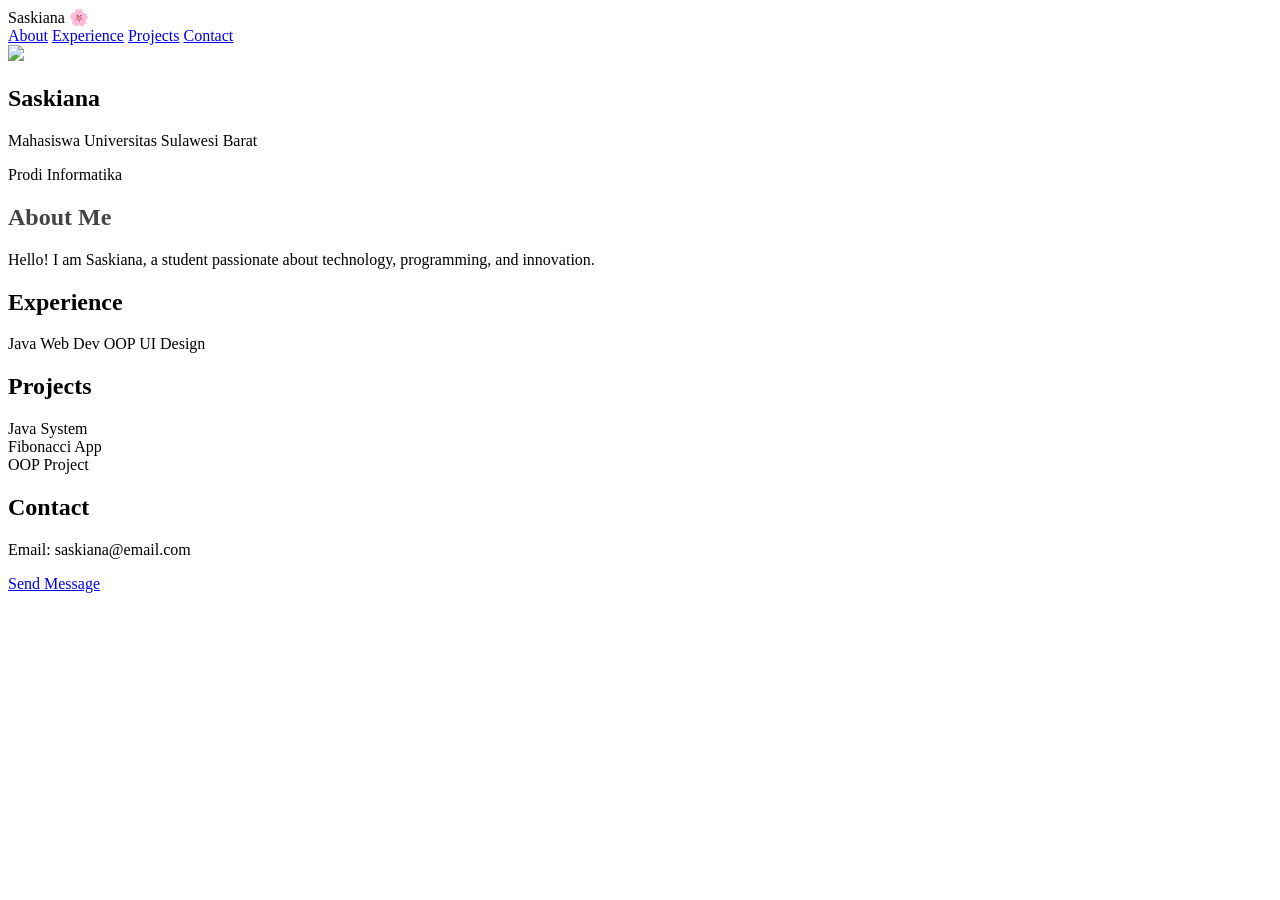
==== index.html @ d706c0a7 "Update index.html" ====
<!DOCTYPE html>
<html lang="id">
<head>
<meta charset="UTF-8">
<meta name="viewport" content="width=device-width, initial-scale=1.0">
<title>Portfolio Saskiana</title>

<link href="https://fonts.googleapis.com/css2?family=Poppins:wght@300;500;700&family=Pacifico&display=swap" rel="stylesheet">
<link rel="stylesheet" href="style.css">

</head>

<body>

<nav>
    <div class="logo">Saskiana   🌸</div>
    <div class="menu">
        <a href="#">About</a>
        <a href="#">Experience</a>
        <a href="#">Projects</a>
        <a href="#">Contact</a>
    </div>
</nav>

<section class="hero">
    <img src="fotoku.jpg">
    <h1>Saskiana</h1>
    <p>Mahasiswa Universitas Sulawesi Barat</p>
    <p>Prodi Informatika</p>
</section>

<div class="container">

<div class="card">
    <h2 style="color: #444;">About Me</h2>
    <p>Hello! I am Saskiana, a student passionate about technology, programming, and innovation.</p>
</div>

<div class="card">
    <h2>Experience</h2>
    <div class="exp">
        <span>Java</span>
        <span>Web Dev</span>
        <span>OOP</span>
        <span>UI Design</span>
    </div>
</div>

<div class="card">
    <h2>Projects</h2>
    <div class="project">
        <div>Java System</div>
        <div>Fibonacci App</div>
        <div>OOP Project</div>
    </div>
</div>

<div class="card">
    <h2>Contact</h2>
    <p>Email: saskiana@email.com</p>
    <a href="#" class="btn">Send Message</a>
</div>

</div>

</body>
</html>
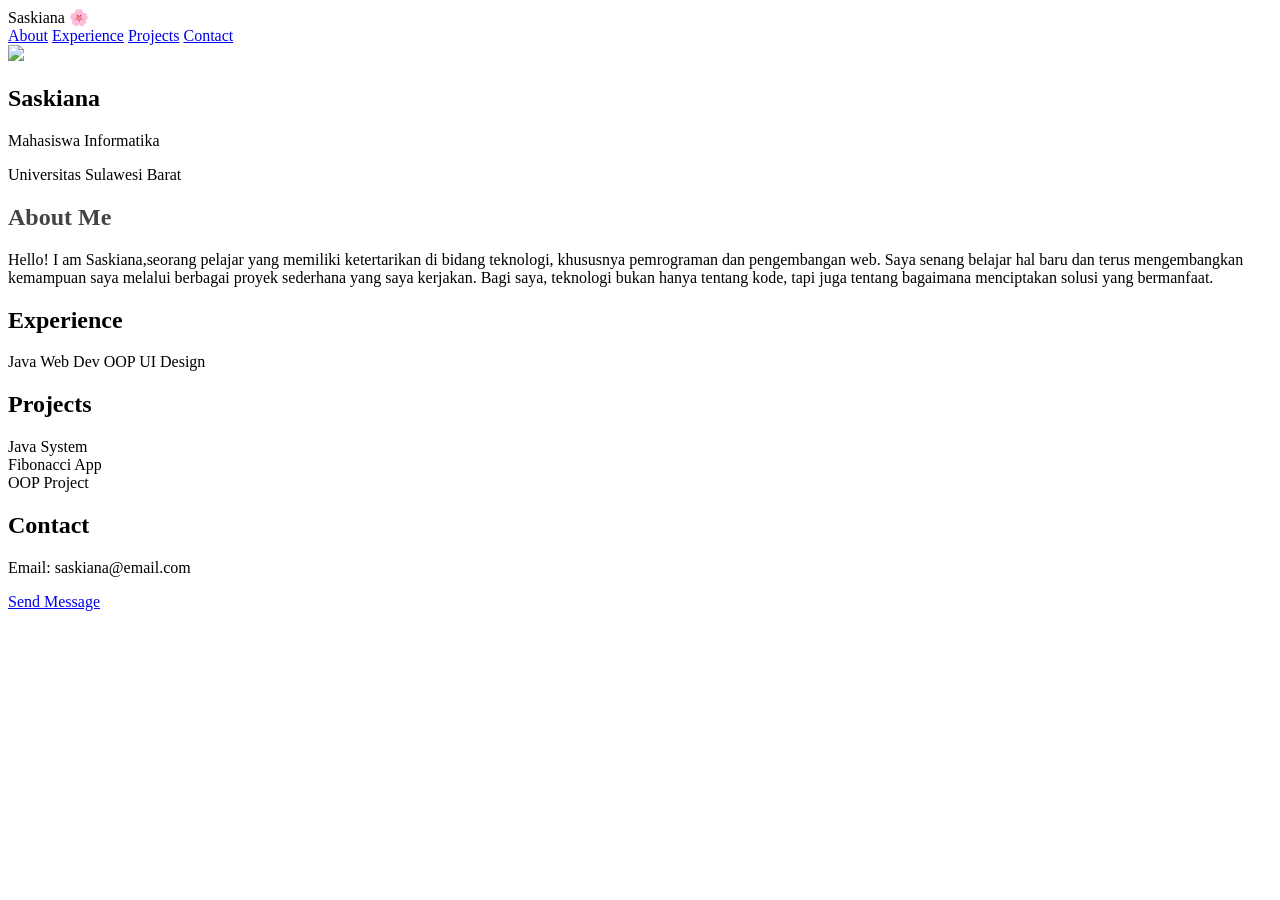
==== commit 8ffd2f9f: "Update index.html" ====
--- a/index.html
+++ b/index.html
@@ -25,15 +25,15 @@
 <section class="hero">
     <img src="fotoku.jpg">
     <h1>Saskiana</h1>
-    <p>Mahasiswa Universitas Sulawesi Barat</p>
-    <p>Prodi Informatika</p>
+    <p>Mahasiswa Informatika</p>
+    <p>Universitas Sulawesi Barat</p>
 </section>
 
 <div class="container">
 
 <div class="card">
     <h2 style="color: #444;">About Me</h2>
-    <p>Hello! I am Saskiana, a student passionate about technology, programming, and innovation.</p>
+    <p>Hello! I am Saskiana,seorang pelajar yang memiliki ketertarikan di bidang teknologi, khususnya pemrograman dan pengembangan web. Saya senang belajar hal baru dan terus mengembangkan kemampuan saya melalui berbagai proyek sederhana yang saya kerjakan. Bagi saya, teknologi bukan hanya tentang kode, tapi juga tentang bagaimana menciptakan solusi yang bermanfaat.</p>
 </div>
 
 <div class="card">
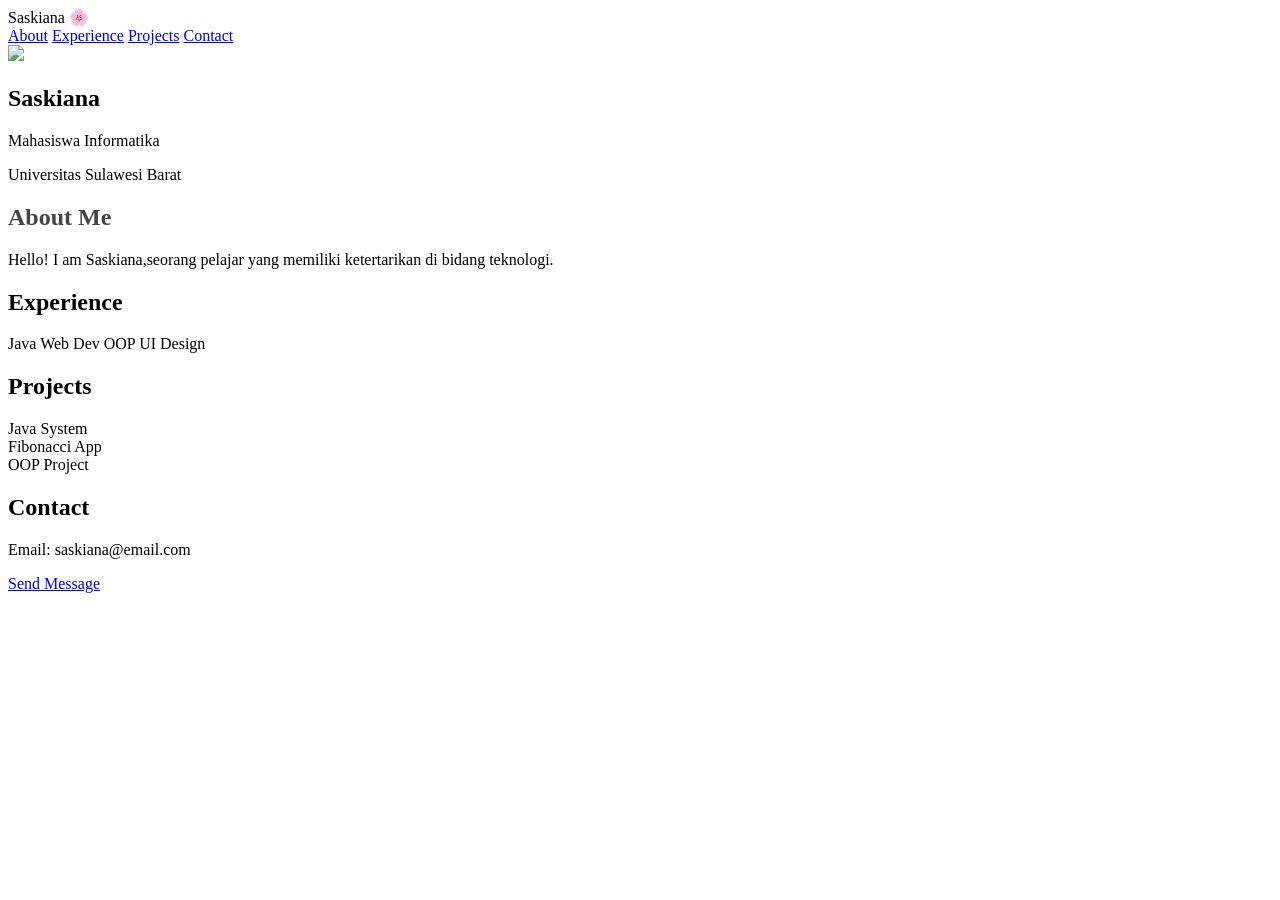
==== commit 20893d4f: "index.html" ====
--- a/index.html
+++ b/index.html
@@ -33,7 +33,7 @@
 
 <div class="card">
     <h2 style="color: #444;">About Me</h2>
-    <p>Hello! I am Saskiana,seorang pelajar yang memiliki ketertarikan di bidang teknologi, khususnya pemrograman dan pengembangan web. Saya senang belajar hal baru dan terus mengembangkan kemampuan saya melalui berbagai proyek sederhana yang saya kerjakan. Bagi saya, teknologi bukan hanya tentang kode, tapi juga tentang bagaimana menciptakan solusi yang bermanfaat.</p>
+    <p>Hello! I am Saskiana,seorang pelajar yang memiliki ketertarikan di bidang teknologi.</p>
 </div>
 
 <div class="card">
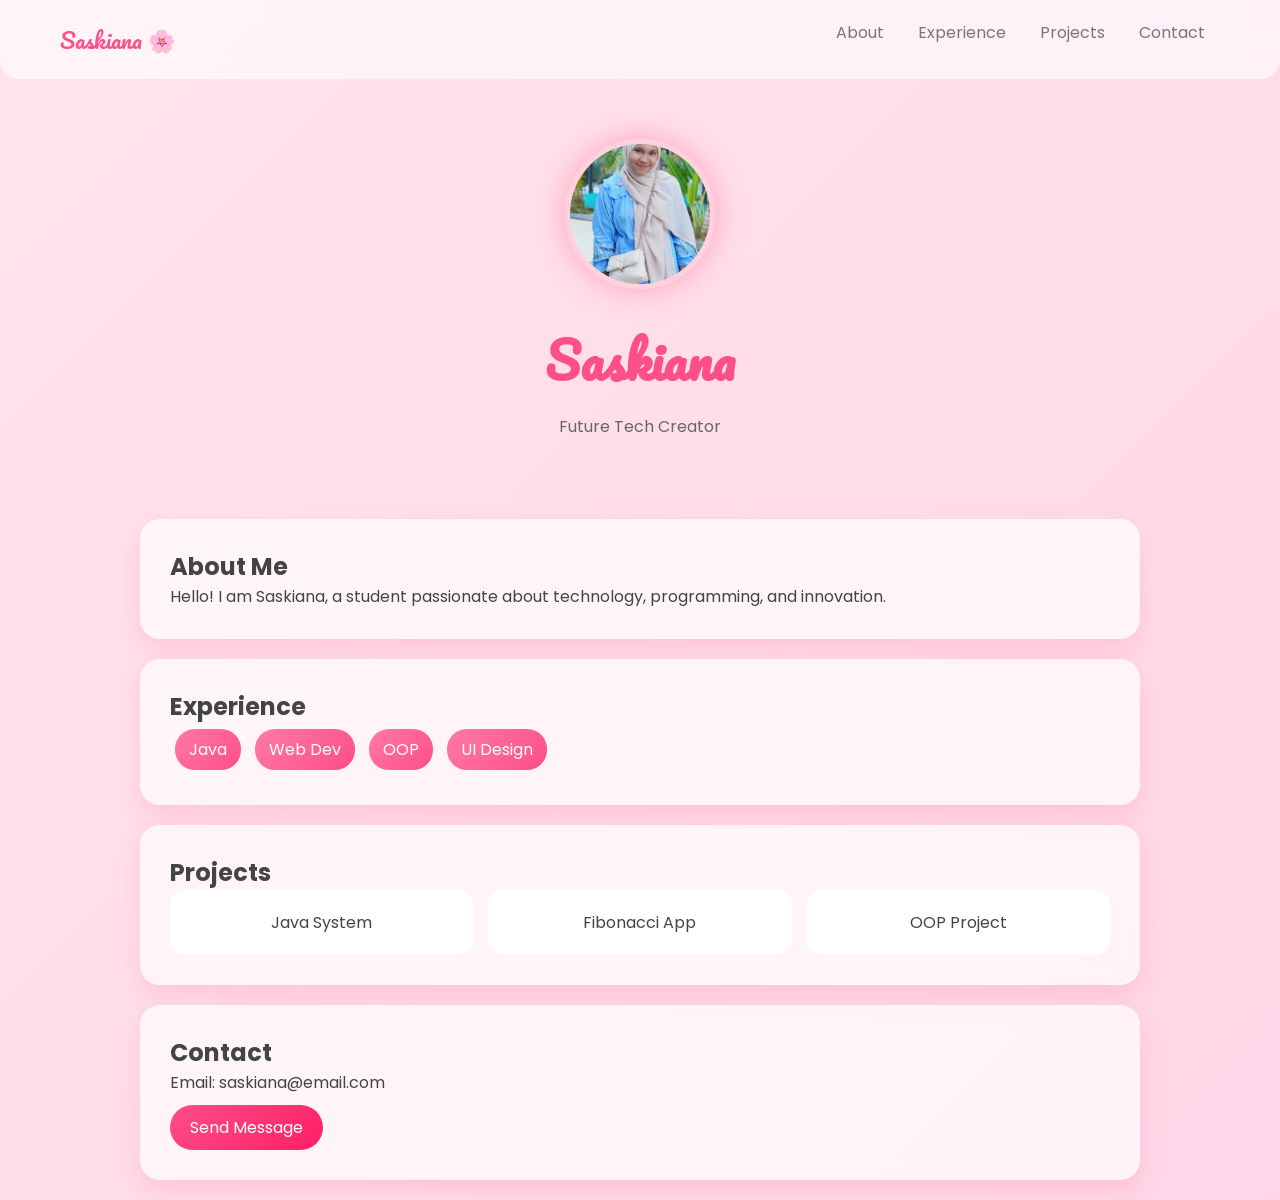
==== commit fcc99cac: "first commit" ====
--- a/index.html
+++ b/index.html
@@ -25,15 +25,14 @@
 <section class="hero">
     <img src="fotoku.jpg">
     <h1>Saskiana</h1>
-    <p>Mahasiswa Informatika</p>
-    <p>Universitas Sulawesi Barat</p>
+    <p>Future Tech Creator</p>
 </section>
 
 <div class="container">
 
 <div class="card">
     <h2 style="color: #444;">About Me</h2>
-    <p>Hello! I am Saskiana,seorang pelajar yang memiliki ketertarikan di bidang teknologi.</p>
+    <p>Hello! I am Saskiana, a student passionate about technology, programming, and innovation.</p>
 </div>
 
 <div class="card">
@@ -64,4 +63,4 @@
 </div>
 
 </body>
-</html>
+</html>
--- a/style.css
+++ b/style.css
@@ -0,0 +1,165 @@
+
+*{
+    margin:0;
+    padding:0;
+    box-sizing:border-box;
+    font-family:'Poppins',sans-serif;
+}
+
+body{
+    background: linear-gradient(135deg,#ffe4ec,#ffd6e7);
+    color:#444;
+}
+
+/* NAVBAR */
+nav{
+    display:flex;
+    justify-content:space-between;
+    padding:20px 60px;
+    background: rgba(255,255,255,0.6);
+    backdrop-filter: blur(10px);
+    border-radius: 0 0 20px 20px;
+}
+
+.logo{
+    font-family:'Pacifico',cursive;
+    color:#ff4f8b;
+    font-size:22px;
+}
+
+.menu a{
+    margin:0 15px;
+    text-decoration:none;
+    color:#777;
+    position:relative;
+    transition:0.3s;
+}
+
+.menu a::after{
+    content:'';
+    position:absolute;
+    bottom:-5px;
+    left:0;
+    width:0%;
+    height:2px;
+    background:#ff4f8b;
+    transition:0.3s;
+}
+
+.menu a:hover{
+    color:#ff4f8b;
+}
+
+.menu a:hover::after{
+    width:100%;
+}
+
+/* HERO */
+.hero{
+    text-align:center;
+    padding:60px 20px;
+}
+
+.hero img{
+    width:150px;
+    height:150px;
+    border-radius:50%;
+    object-fit:cover;
+    border:5px solid #ffd1dc;
+    box-shadow:0 0 30px rgba(255,100,150,0.5);
+    animation: float 3s ease-in-out infinite;
+}
+
+@keyframes float{
+    0%{transform:translateY(0);}
+    50%{transform:translateY(-10px);}
+    100%{transform:translateY(0);}
+}
+
+.hero h1{
+    font-family:'Pacifico',cursive;
+    font-size:50px;
+    color:#ff4f8b;
+    margin-top:20px;
+}
+
+.hero p{
+    margin-top:10px;
+    color:#666;
+}
+
+/* CONTAINER */
+.container{
+    width:90%;
+    max-width:1000px;
+    margin:auto;
+}
+
+/* CARD */
+.card{
+    background: rgba(255,255,255,0.7);
+    backdrop-filter: blur(10px);
+    border-radius:20px;
+    padding:30px;
+    margin:20px 0;
+    box-shadow:0 10px 25px rgba(255,105,135,0.2);
+    transition:0.3s;
+}
+
+.card:hover{
+    transform:translateY(-5px);
+    box-shadow:0 20px 40px rgba(255,105,135,0.3);
+}
+
+/* EXPERIENCE */
+.exp span{
+    display:inline-block;
+    padding:8px 14px;
+    margin:5px;
+    border-radius:20px;
+    background:linear-gradient(135deg,#ff7aa8,#ff4d88);
+    color:white;
+    transition:0.3s;
+}
+
+.exp span:hover{
+    transform:scale(1.1);
+}
+
+/* PROJECT */
+.project{
+    display:flex;
+    justify-content:space-between;
+    gap:15px;
+    flex-wrap:wrap;
+}
+
+.project div{
+    flex:1;
+    min-width:200px;
+    padding:20px;
+    border-radius:15px;
+    background:#fff;
+    text-align:center;
+    transition:0.3s;
+}
+
+.project div:hover{
+    transform:translateY(-5px);
+}
+
+/* BUTTON */
+.btn{
+    display:inline-block;
+    padding:10px 20px;
+    border-radius:25px;
+    background:linear-gradient(135deg,#ff4d88,#ff1f66);
+    color:white;
+    text-decoration:none;
+    margin-top:10px;
+}
+
+.btn:hover{
+    opacity:0.9;
+}
+
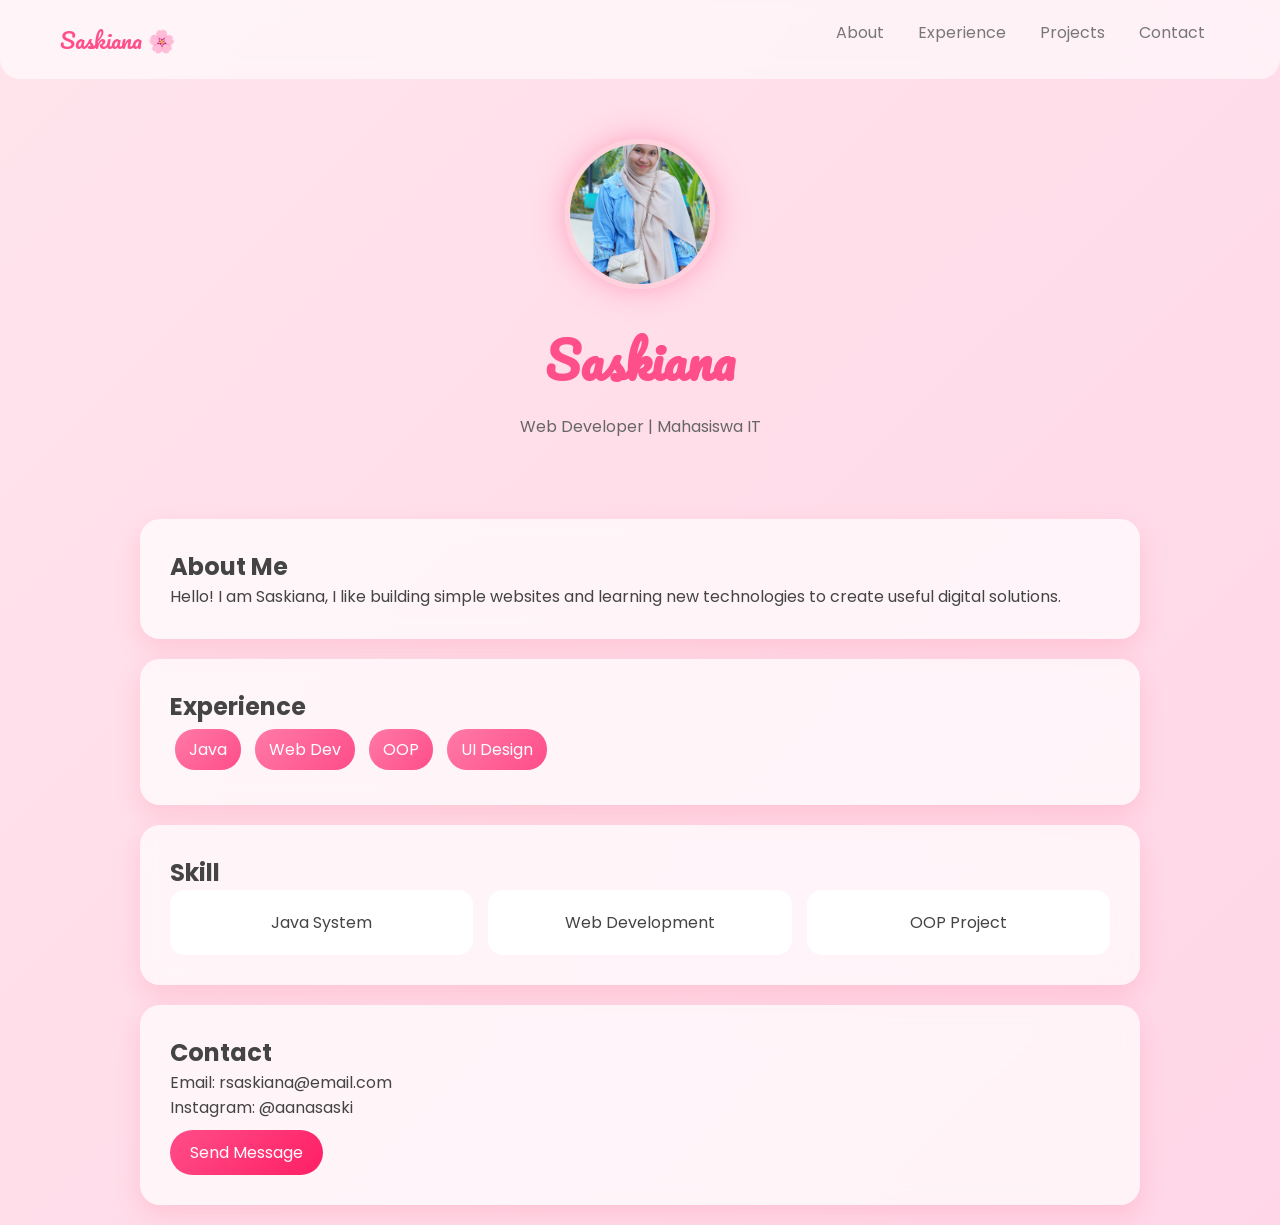
==== commit 2f356451: "index.html" ====
--- a/index.html
+++ b/index.html
@@ -25,14 +25,15 @@
 <section class="hero">
     <img src="fotoku.jpg">
     <h1>Saskiana</h1>
-    <p>Future Tech Creator</p>
+    <p>Web Developer | Mahasiswa IT</p>
+    
 </section>
 
 <div class="container">
 
 <div class="card">
     <h2 style="color: #444;">About Me</h2>
-    <p>Hello! I am Saskiana, a student passionate about technology, programming, and innovation.</p>
+    <p>Hello! I am Saskiana, I like building simple websites and learning new technologies to create useful digital solutions.</p>
 </div>
 
 <div class="card">
@@ -46,21 +47,22 @@
 </div>
 
 <div class="card">
-    <h2>Projects</h2>
+    <h2>Skill</h2>
     <div class="project">
         <div>Java System</div>
-        <div>Fibonacci App</div>
+        <div>Web Development</div>
         <div>OOP Project</div>
     </div>
 </div>
 
 <div class="card">
     <h2>Contact</h2>
-    <p>Email: saskiana@email.com</p>
+    <p>Email: rsaskiana@email.com</p>
+    <p>Instagram: @aanasaski</p>
     <a href="#" class="btn">Send Message</a>
 </div>
 
 </div>
 
 </body>
-</html>+</html>
